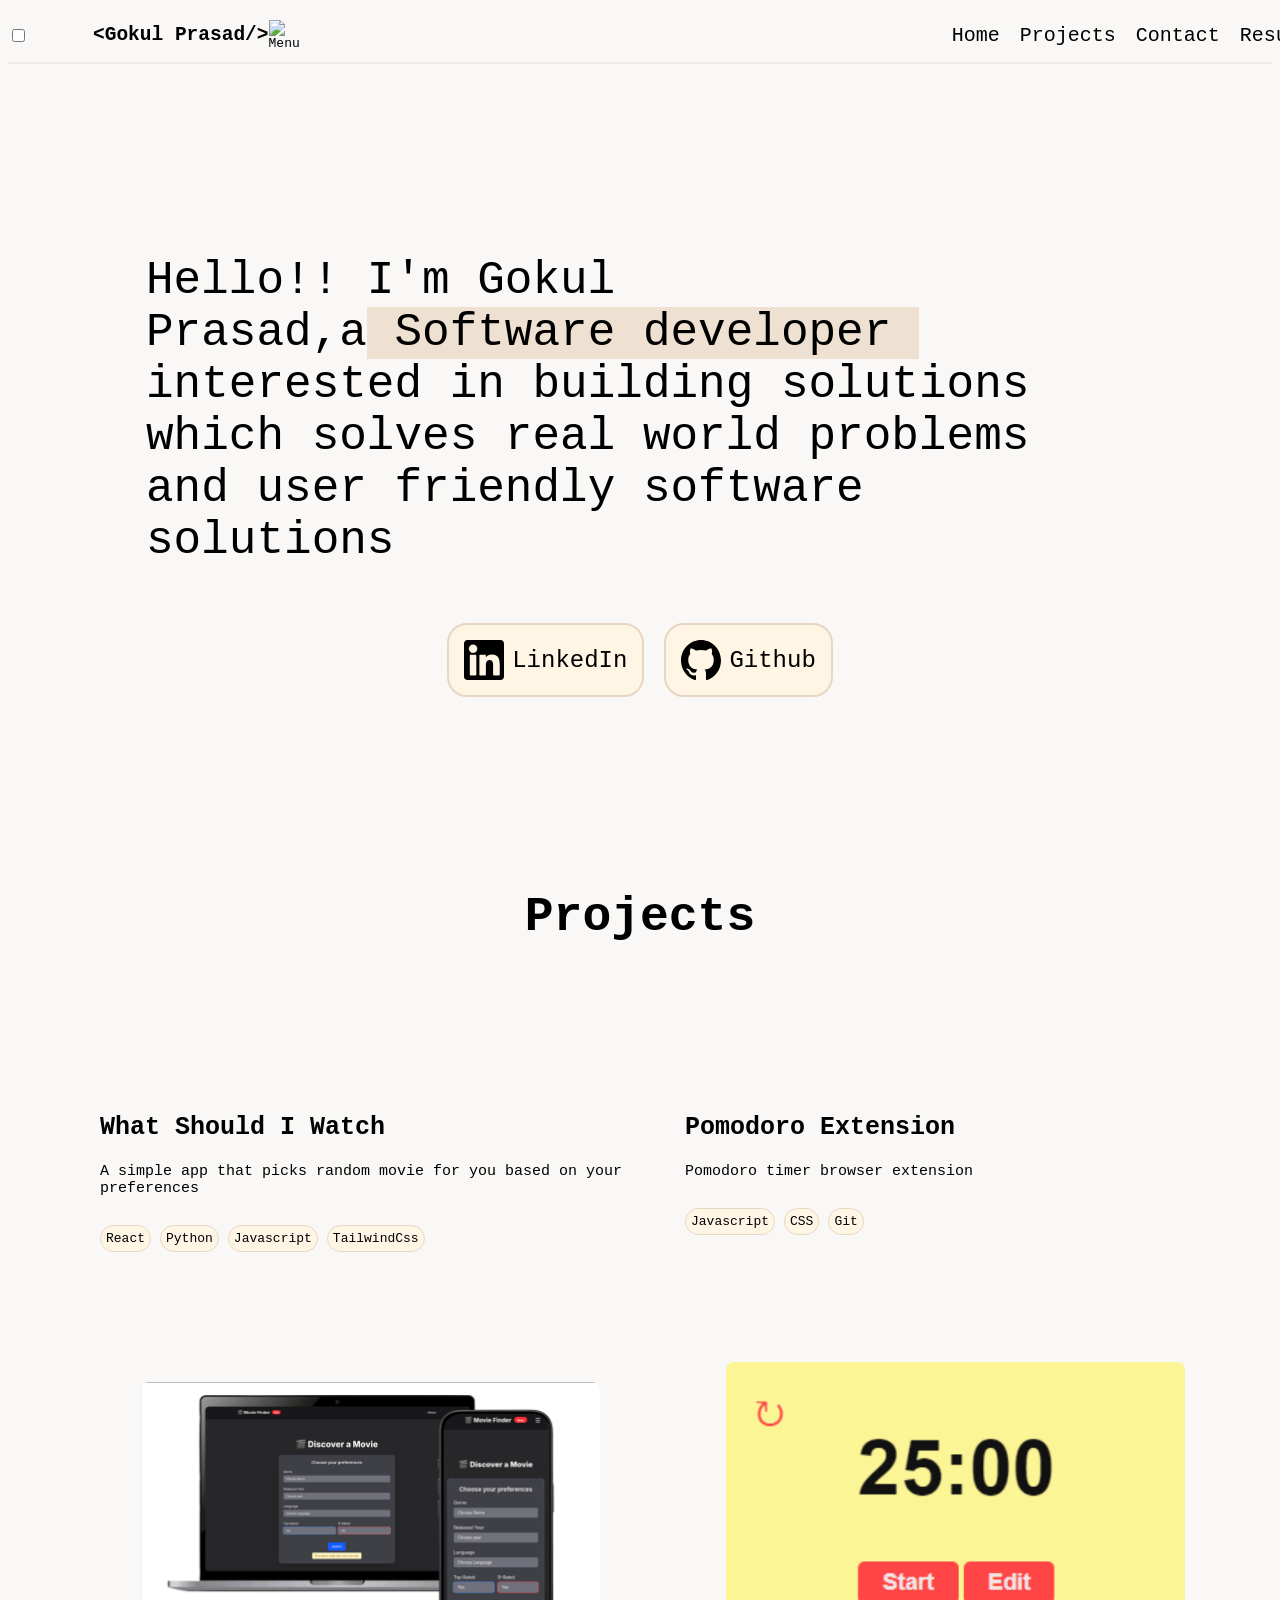
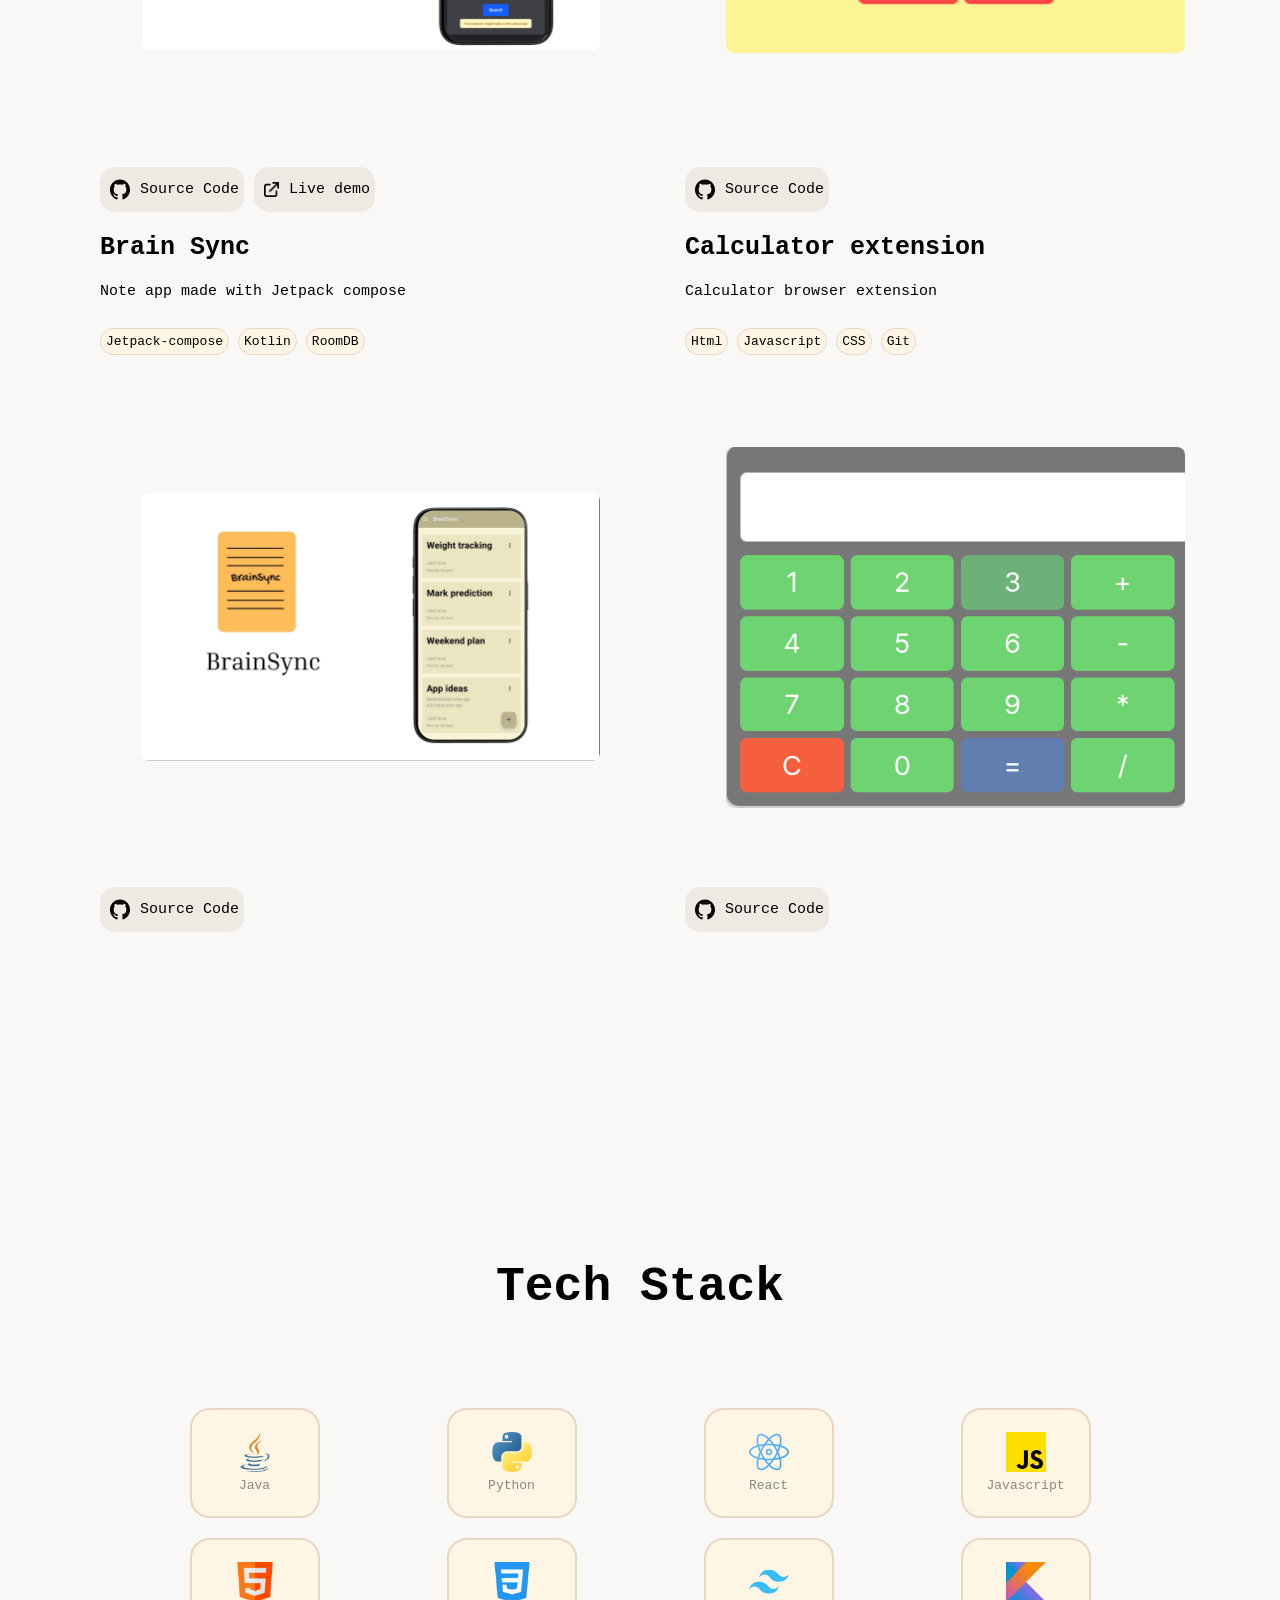
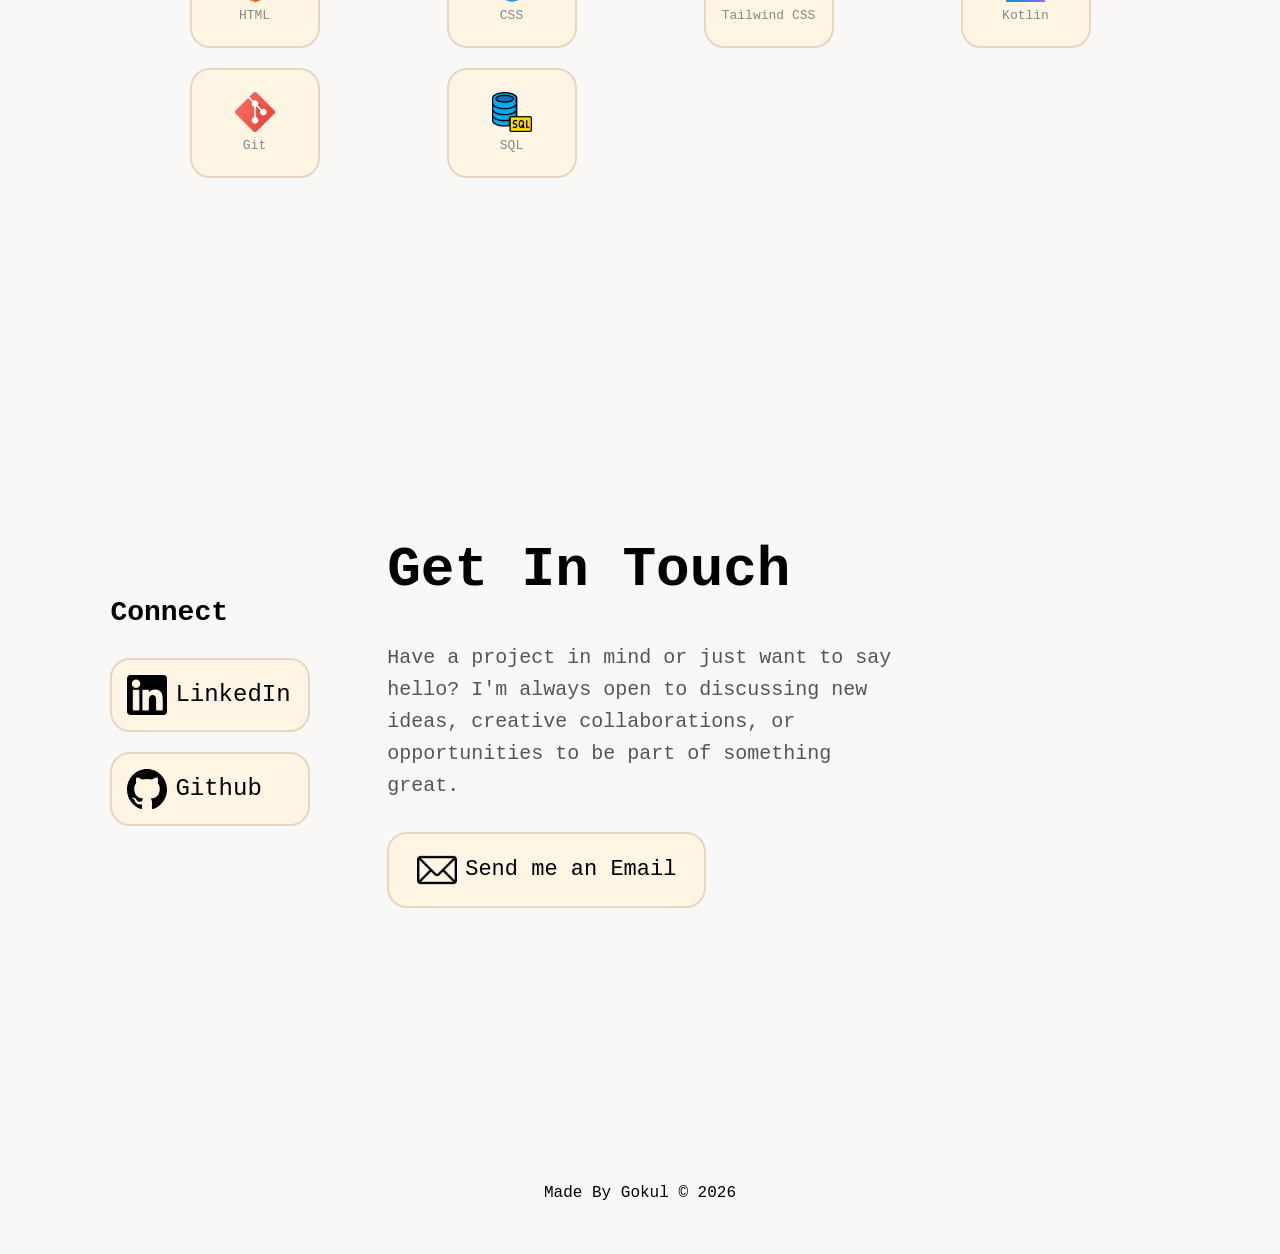
==== index.html @ 366b6235 "renamed" ====
<!DOCTYPE html>
<html lang="en">
<head>
    <meta charset="UTF-8">
    <meta name="viewport" content="width=device-width, initial-scale=1.0">
    <title>Gokul Prasad</title>
    <link rel="icon" type="image/x-icon" href="imgs/favicon.ico">
    <link rel="stylesheet" href="HomeStyle.css">
    <script src="script.js"></script>
</head>
<body>
    <!-- Nav Bar -->
    <header>
        <nav class="navbar">
            <input type="checkbox" id="burger-toggle" class="burger-toggle">
            <div class="nav-left">
                <div class="website-logo-container">
                    <h1 class="website-logo">&lt;Gokul&nbsp;Prasad/&gt;</h1>
                </div>
            </div>
            <label for="burger-toggle" class="burger-btn" aria-label="Menu">
                <img src="assets/icons/burger-icon.svg" width="28" height="28" alt="Menu">
            </label>
            <ul class="link-list">
                <li class="links"><a class="home-link" href="#homeSection">Home</a></li>
                <li class="links"><a class="project-link" href="#projectsSection">Projects</a></li>
                <li class="links"><a class="contact-link" href="#contactSection">Contact</a></li>
                <li class="links"><a class="hireme-link" href="assets/Resume.pdf" target="_blank">Resume</a></li>
            </ul>
        </nav>
    </header>
    <section class="full-section" id="homeSection">
        <div class="aboutme-container">
            <p class="aboutme">Hello!! I'm Gokul Prasad,a<a class="work">&nbsp;Software&nbsp;developer&nbsp;</a> interested in building solutions which solves real world problems and user friendly software solutions </p>
            
            <div class="aboutme-socials">
                <a class="social-container" href="https://www.linkedin.com/in/gokul-prasad-n/" target="_blank">
                    <img src="assets/icons/linkedin-icon.svg" height="40px" width="40px" class="social-icon">
                    LinkedIn
                </a>

                <a class="social-container" href="https://github.com/Gokulprasad33" target="_blank" >
                    <img src="assets/icons/github-icon.svg" height="40" width="40" class="social-icon">                
                    Github
                </a>
            </div>
        </div>
    </section>

   
    <section class="full-section" id="projectsSection">
        <h1 class="heading">Projects</h1>

        <div class="project-card-vertical">
            <div class="project-card-horizontal">
                <div class="Projectcard">
                    <div>
                        <h2 class="projectcard-name">What Should I Watch</h2>
                        <p class="projectcard-description">A simple app that picks random movie for you based on your preferences</p>
                        <div class="projectcard-tags-container">
                            <p class="projectcard-tags">React</p>
                            <p class="projectcard-tags">Python</p>
                            <p class="projectcard-tags">Javascript</p>
                            <p class="projectcard-tags">TailwindCss</p>
                        </div>
                    </div>
                    <div class="project-preview">
                        <img src="assets/websitePreview/moviefinderPreview.png">
                    </div>
                    <div class="project-link-container"> 
                        <a href="https://github.com/Gokulprasad33/What-Should-I-Watch" target="_blank" class="previewLink">
                            <img src="assets/icons/github-icon.svg" width="35px" height="35px"> 
                            Source Code 
                        </a>
                        <a href="https://whatshouldiwatchnow.netlify.app/" target="_blank" class="previewLink">
                            <img src="assets/icons/link-icon.png" width="30px" height=auto>
                            Live demo
                        </a>
                    </div>
                </div>

                <!-- https://github.com/Gokulprasad33/BrainSync -->
                <div class="Projectcard">
                    <div>
                        <h2 class="projectcard-name">Brain Sync</h2>
                        <p class="projectcard-description">Note app made with Jetpack compose</p>
                        <div class="projectcard-tags-container">
                            <p class="projectcard-tags">Jetpack-compose</p>
                            <p class="projectcard-tags">Kotlin</p>
                            <p class="projectcard-tags">RoomDB</p>
                        </div>
                    </div>
                    <div class="project-preview">
                        <img src="assets/websitePreview/BrainSyncPreview.png">
                    </div>
                    <div class="project-link-container"> 
                        <a href="https://github.com/Gokulprasad33/BrainSync" target="_blank" class="previewLink">
                            <img src="assets/icons/github-icon.svg" width="35px" height="35px"> 
                            Source Code
                        </a>
                    </div>
                </div>
            </div>
            <div class="project-card-horizontal">
                <!-- https://github.com/Gokulprasad33/pomodoro-extension -->
                <div class="Projectcard">
                    <div>
                        <h2 class="projectcard-name">Pomodoro Extension</h2>
                        <p class="projectcard-description">Pomodoro timer browser extension</p>
                        <div class="projectcard-tags-container">
                            <p class="projectcard-tags">Javascript</p>
                            <p class="projectcard-tags">CSS</p>
                            <p class="projectcard-tags">Git</p>
                        </div>
                    </div>
                    <div class="project-preview">
                        <img src="assets/websitePreview/pomodorotimer.png">
                    </div>
                    <div class="project-link-container"> 
                        <a href="https://github.com/Gokulprasad33/pomodoro-extension" target="_blank" class="previewLink">
                            <img src="assets/icons/github-icon.svg" width="35px" height="35px"> 
                            Source Code
                        </a>
                    </div>
                </div>
            
                <!-- https://github.com/Gokulprasad33/Calculator-extension -->
                <div class="Projectcard">
                    <div>
                        <h2 class="projectcard-name">Calculator extension</h2>
                        <p class="projectcard-description">Calculator browser extension</p>
                        <div class="projectcard-tags-container">
                            <p class="projectcard-tags">Html</p>
                            <p class="projectcard-tags">Javascript</p>
                            <p class="projectcard-tags">CSS</p>
                            <p class="projectcard-tags">Git</p>
                        </div>
                    </div>
                    <div class="project-preview">
                        <img src="assets/websitePreview/calculator.png">
                    </div>
                    <div class="project-link-container"> 
                        <a href="https://github.com/Gokulprasad33/Calculator-extension" target="_blank" class="previewLink">
                            <img src="assets/icons/github-icon.svg" width="35px" height="35px"> 
                            Source Code
                        </a>
                    </div>
                </div>
            </div>
        </div>
    </section>

    
    <section class="full-section" id="techStackSection">
        <h1 class="heading">Tech Stack</h1>
        <div class="techstack-list">
            <div class="techstack-item" title="Java">
                <img src="assets/icons/languages/java-icon.png" height="40" width="40" class="techstack-icon">
                <span class="techstack-label">Java</span>
            </div>
            <div class="techstack-item" title="Python">
                <img src="assets/icons/languages/python-icon.png" height="40" width="40" class="techstack-icon">
                <span class="techstack-label">Python</span>
            </div>
            <div class="techstack-item" title="React">
                <img src="assets/icons/languages/react-native-icon.png" height="40" width="40" class="techstack-icon">
                <span class="techstack-label">React</span>
            </div>
            <div class="techstack-item" title="Javascript">
                <img src="assets/icons/languages/javaScript-icon.png" height="40" width="40" class="techstack-icon">
                <span class="techstack-label">Javascript</span>
            </div>
            <div class="techstack-item" title="HTML">
                <img src="assets/icons/languages/html-icon.png" height="40" width="40" class="techstack-icon">
                <span class="techstack-label">HTML</span>
            </div>
            <div class="techstack-item" title="CSS">
                <img src="assets/icons/languages/css-icon.png" height="40" width="40" class="techstack-icon">
                <span class="techstack-label">CSS</span>
            </div>
            <div class="techstack-item" title="Tailwind CSS">
                <img src="assets/icons/languages/tailwind-css-icon.svg" height="40" width="40" class="techstack-icon">
                <span class="techstack-label">Tailwind CSS</span>
            </div>
            <div class="techstack-item" title="Kotlin (Android)">
                <img src="assets/icons/languages/Kotlin_Icon.png" height="40" width="40" class="techstack-icon">
                <span class="techstack-label">Kotlin</span>
            </div>
            <div class="techstack-item" title="Git">
                <img src="assets/icons/languages/git-icon.png" height="40" width="40" class="techstack-icon">
                <span class="techstack-label">Git</span>
            </div>
            <div class="techstack-item" title="SQL">
                <img src="assets/icons/languages/sql-icon.png" height="40" width="40" class="techstack-icon">
                <span class="techstack-label">SQL</span>
            </div>
        </div>
    </section>

    
    <section class="full-section" id="contactSection">
        
        <div class="contact-section">
            <div class="contact-links">
                <h2 class="contact-links-heading">Connect</h2>
                <a class="social-container" href="https://www.linkedin.com/in/gokul-prasad-n/" target="_blank">
                    <img src="assets/icons/linkedin-icon.svg" height="40" width="40" class="social-icon">
                    LinkedIn
                </a>
                <a class="social-container" href="https://github.com/Gokulprasad33" target="_blank">
                    <img src="assets/icons/github-icon.svg" height="40" width="40" class="social-icon">
                    Github
                </a>
            </div>

            <div class="contact-content">
                <h1 class="contact-heading">Get In Touch</h1>
                <p class="contact-description">
                    Have a project in mind or just want to say hello? 
                    I'm always open to discussing new ideas, creative collaborations, 
                    or opportunities to be part of something great.
                </p>
                <a class="social-container contact-container-child" target="_blank" href="mailto:gokulprasad2k5@gmail.com">
                    <img src="assets/icons/email-icon.png" height="40" width="40" class="social-icon">
                    Send me an Email
                </a>
            </div>
        </div>
    </section>

    <!-- Footer -->
    <p class="copyright">Made By&nbsp;<a href="https://github.com/gokulprasad33" target="_blank">Gokul</a>&nbsp;© 2026</p>
</body>
</html>
---- HomeStyle.css ----
/* Colour pallete */
/* Primary #F9F8F6 */
/* Secondary #EFE9E3 */
/* Onclick,shadow #D9CFC7 */
/* Buttons #C9B59C */


*{
    background-color:#F9F8F6 ;
    font-family:monospace;
    padding: 0;
    box-sizing: border-box;
}

html {
  scroll-behavior: smooth;
}

body {
    overflow-x: hidden; 
}

header{
    margin: 0;
    border-bottom:2px solid #EFE9E3;
}

/* NavBar */
.navbar{
    margin: 0;
    padding: 0;
    width: 100%;
    display: flex;
    flex-direction: row;
    align-items: center; 
}
.nav-container{
    justify-content: center;
    align-items: center;
}
.website-logo-container{
    padding-left: 5rem;
}

.website-logo {
    white-space: nowrap; 
}

.link-list{
    margin: 0;
    padding-left: 50%;
    display: flex;
    flex-direction: row;
    list-style-type: none;
    justify-content: center;
    align-items: center;
}

.links{
    padding-left: 20px;
    font-size: 20px;
    font-weight:500;
    text-decoration: none;
}

.links a{
    text-decoration: none;
    color: black;
}

.links a:hover {
    color: #C9B59C; 
}

.work{
    background-color: #eee1d2;
}
.aboutme-container{
    display: flex;
    align-items: center;
    justify-content: center;
    padding: 15vh 10vw; 
    flex-direction: column;
}

.aboutme{
    font-size: 46px;
    padding: 10px;
}

.aboutme-socials{
    display: flex;
    flex-direction: row;
    justify-content: center; 
    flex-wrap: wrap; 
    gap: 20px;
}
.social-container{
    padding: 15px;
    display: flex;
    gap: 8px;
    justify-content: center;
    align-items: center;
    border: 2px solid #e7d6c1;
    border-radius: 20px;
    font-size: 24px;    
    background-color: #FFF5E4;
    text-decoration: none;
    color: black;
    transition: transform 0.0s ease, box-shadow 0.2s ease; 
}

.social-container:hover {
    transform: translateY(-2px); 
    box-shadow: 0 4px 12px rgba(0,0,0,0.1); 
}

.social-icon{
    background-color: #FFF5E4;
}

.techstack-list{
    display: grid;
    grid-template-columns: repeat(4, 1fr);
    gap: 20px;
    padding: 4vh 10vw 8vh;
    justify-items: center;
}

.techstack-item {
    position: relative;
    display: flex;
    flex-direction: column;
    align-items: center;
    justify-content: center;
    width: 130px;
    height: 110px;
    border: 2px solid #e7d6c1;
    border-radius: 20px;
    background-color: #FFF5E4;
    transition: transform 0.2s ease, box-shadow 0.2s ease;
    cursor: default;
}

.techstack-item:hover {
    transform: translateY(-3px); 
    box-shadow: 0 4px 14px rgba(0, 0, 0, 0.5); 
}

.techstack-icon {
    position: relative;
    z-index: 2;
    background-color: #FFF5E4;
}

.techstack-label {
    position: relative;
    z-index: 1; 
    margin-top: 6px;
    font-size: 13px;
    font-family: monospace;
    color: #888;
    background-color: #FFF5E4;
    text-align: center;
}


.social-name{    
    padding-left: 10px;
    background-color: #FFF5E4;
}

.heading{
    font-size: 48px;
    display: flex;
    justify-content: center;
    align-items: center;
    padding: 2vh 0; 
}

.project-card-vertical{
    display: flex;
    flex-direction: row;
    padding: 10vh 10vw 30vh; 
    justify-content: center; 
}

.project-card-horizontal{
    display: flex;
    flex-direction: column;
    padding-left: 5vh;
}
.Projectcard{
    display: flex;
    flex-direction: column;
    border-radius: 12px;
    overflow: hidden;
    height: 80vh;
    width: 60vh;
    max-width: 100%; 
}

.Projectcard h2{
    font-size: 25px;
}
.projectcard-description{
    font-size: 15px;
}

.project-preview{
    width: 100%;
    height: 100%;
    background:#F9F8F6;
    display: flex;
    align-items: center;
    justify-content: center;
}

.project-preview img{
    max-width: 85%;
    max-height: 85%;
    object-fit: contain;
    border-radius: 8px;
}
.projectcard-tags-container{
    display: flex;
    flex-direction: row;
    flex-wrap: wrap; 
    gap: 1vh;
}
.projectcard-tags{
    padding: 5px;
    border: 1px solid #e7d6c1;
    border-radius: 20px;
    background-color: #FFF5E4;
}
.project-link-container{
    display: flex;
    flex-direction: row;
    gap:10px;
}

.previewLink{
    padding: 5px;
    border: #e7d6c1;
    background: #EFE9E3;
    display: flex;
    flex-direction: row;
    align-items: center;
    text-decoration: none;
    border-radius: 15px;
    font-size: 15px;
}
.previewLink img{
    padding-left: 5px;
    align-items: center;
    background: #EFE9E3;
    padding-right: 10px;
}
.previewLink a{
    align-items: center;
}

.contact-section {
    display: flex;
    flex-direction: row;
    min-height: 100vh;
    padding: 8vh 8vw;
    gap: 6vw;
    align-items: center;
}

.contact-links {
    display: flex;
    flex-direction: column;
    gap: 20px;
    flex-shrink: 0;
    min-width: 200px;
}

.contact-links-heading { 
    font-size: 28px;
    font-family: monospace;
    margin-bottom: 10px;
}

.contact-links .social-container { 
    justify-content: flex-start;
    width: 100%;
}

.contact-content {
    position: relative;
    display: flex;
    flex-direction: column;
    justify-content: center;
    flex: 1;
    overflow: hidden;
}

.contact-heading { 
    position: relative;
    z-index: 1;
    font-size: 56px;
    font-family: monospace;
    margin-bottom: 20px;
}

.contact-description { 
    position: relative;
    z-index: 1;
    font-size: 20px;
    line-height: 1.6;
    max-width: 520px;
    color: #555;
    margin-bottom: 30px;
}

.contact-container-child { 
    position: relative;
    z-index: 1;
    align-self: flex-start;
    font-size: 22px;
    padding: 16px 28px;
}

.copyright{
    display: flex;
    align-items: center;
    justify-content: center;
    font-size: 16px;
    padding: 2vh 0;
}

.copyright a{
    text-decoration: none;
    background: none;
    color: black;
}

a:hover, a:visited{
    text-decoration: none;
}

a{
    text-decoration: none;
    color: black;
}


/* Tablet */
@media (max-width: 768px) {

    .navbar {
        flex-direction: column;
        align-items: center;
        padding: 10px 0;
    }

    .website-logo-container {
        padding-left: 0;
        text-align: center;
    }

    .link-list {
        padding-left: 0;
        margin-top: 10px;
        gap: 10px;
    }

    .links {
        padding-left: 0;
        font-size: 18px;
    }

    .aboutme-container {
        padding: 10vh 5vw;
    }

    .aboutme {
        font-size: 32px;
    }

    .project-card-vertical {
        flex-direction: column;
        padding: 5vh 5vw 15vh;
        align-items: center;
    }

    .project-card-horizontal {
        padding-left: 0;
        align-items: center;
    }

    .Projectcard {
        width: 80vw;
        height: auto;
        margin-bottom: 4vh;
    }

    .project-preview img {
        max-width: 100%;
    }

    /* Headings */
    .heading {
        font-size: 36px;
    }

    .techstack-list {
        grid-template-columns: repeat(3, 1fr);
        padding: 4vh 5vw 8vh;
    }

    .contact-section {
        flex-direction: column;
        min-height: auto;
        padding: 6vh 5vw;
        gap: 4vh;
    }
    .contact-links {
        flex-direction: row;
        flex-wrap: wrap;
        justify-content: center;
        min-width: 0;
    }

    .contact-links .social-container {
        width: auto;
    }

    .contact-content {
        align-items: center;
        text-align: center;
    }

    .contact-heading {
        font-size: 40px;
    }

    .contact-bg-text {
        font-size: 80px;
    }

    .contact-description {
        font-size: 18px;
    }

    .contact-container-child {
        align-self: center;
    }
}


/* Phone */
@media (max-width: 480px) {

    .website-logo {
        font-size: 18px;
    }

    .links {
        font-size: 15px;
    }

    .aboutme-container {
        padding: 6vh 4vw;
    }

    .aboutme {
        font-size: 22px;
    }

    .social-container {
        font-size: 18px;
        padding: 10px;
    }

    .project-card-vertical {
        padding: 4vh 4vw 10vh;
    }

    .Projectcard {
        width: 92vw;
    }

    .heading {
        font-size: 28px;
    }

    .techstack-list {
        grid-template-columns: repeat(2, 1fr);
        padding: 3vh 4vw 6vh;
    }

    .techstack-item {
        width: 110px;
        height: 95px;
    }

    .techstack-label {
        font-size: 11px;
    }

    .contact-section {
        padding: 4vh 4vw;
        gap: 3vh;
    }

    .contact-links {
        flex-direction: column;
        align-items: center;
    }

    .contact-heading {
        font-size: 28px;
    }

    .contact-bg-text {
        font-size: 50px;
    }

    .contact-description {
        font-size: 16px;
    }

    .contact-container-child {
        font-size: 18px;
        padding: 12px 20px;
    }

    .copyright {
        font-size: 14px;
    }
}
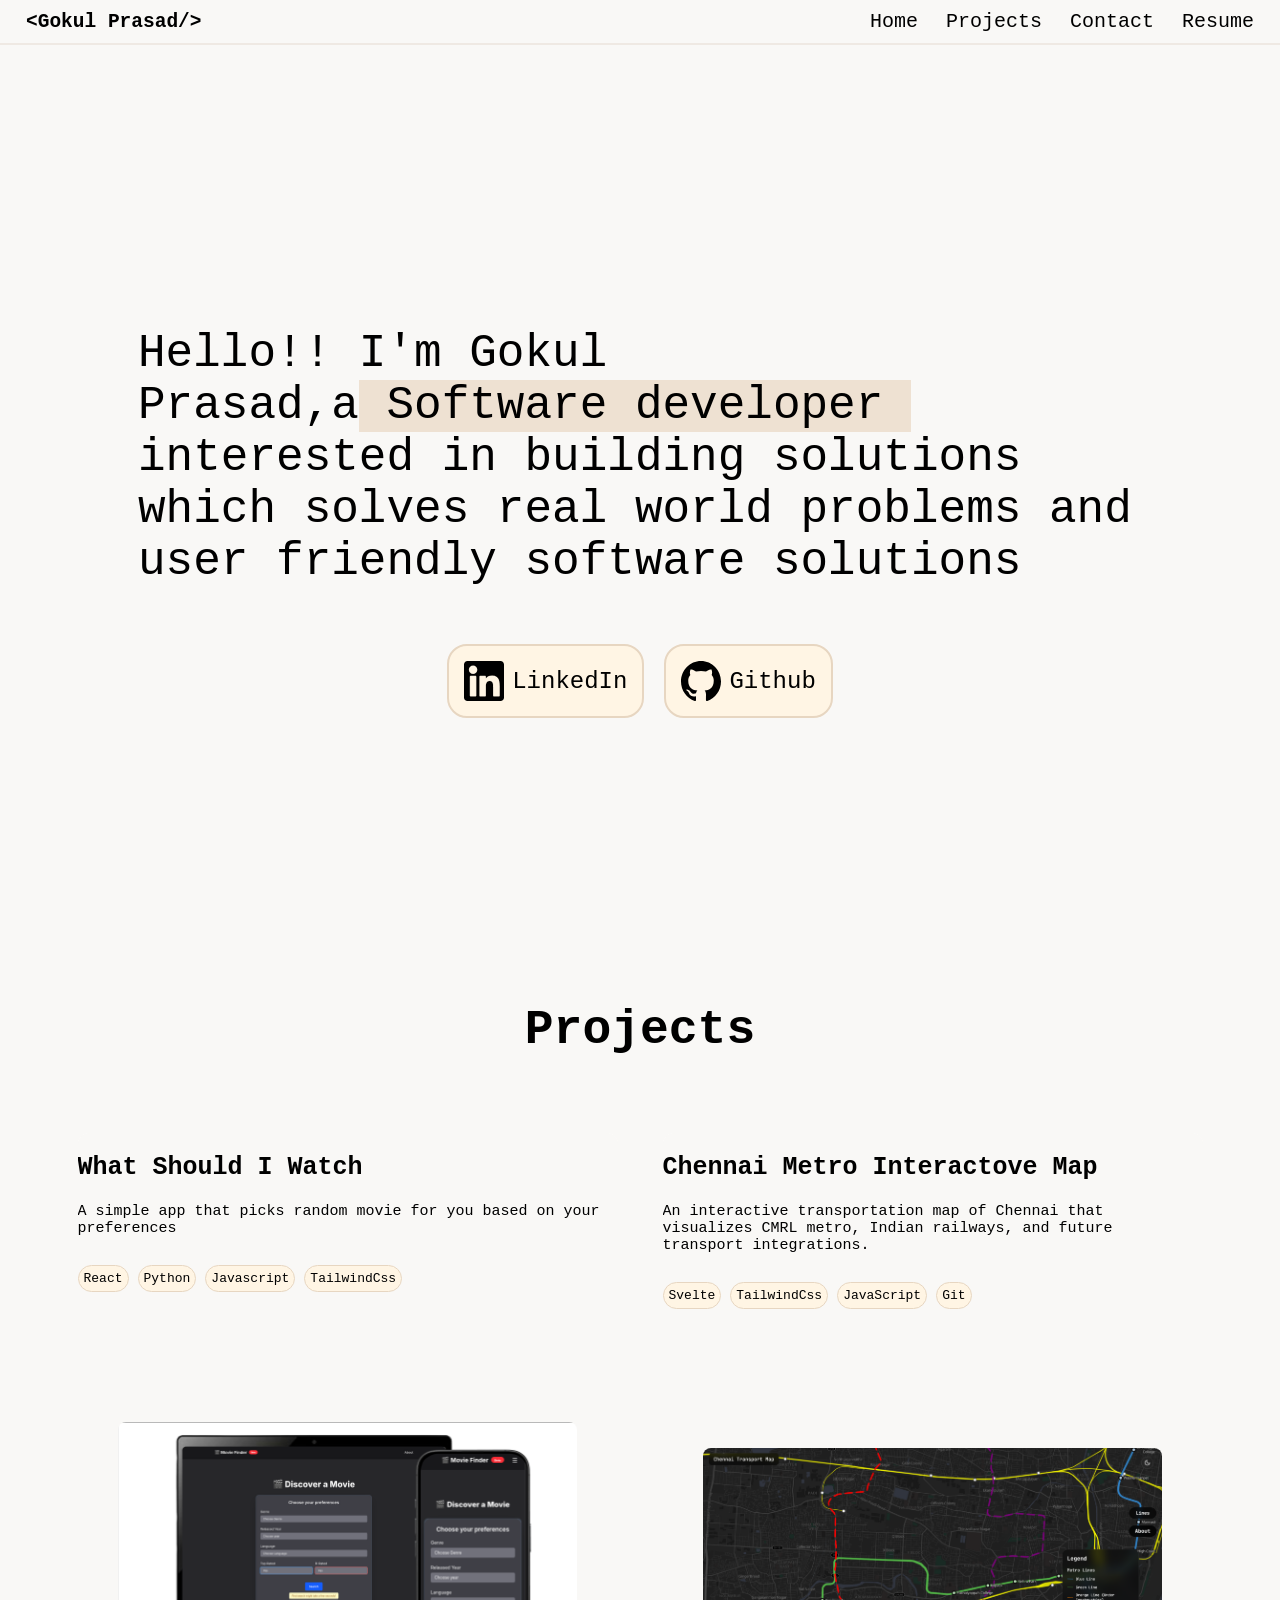
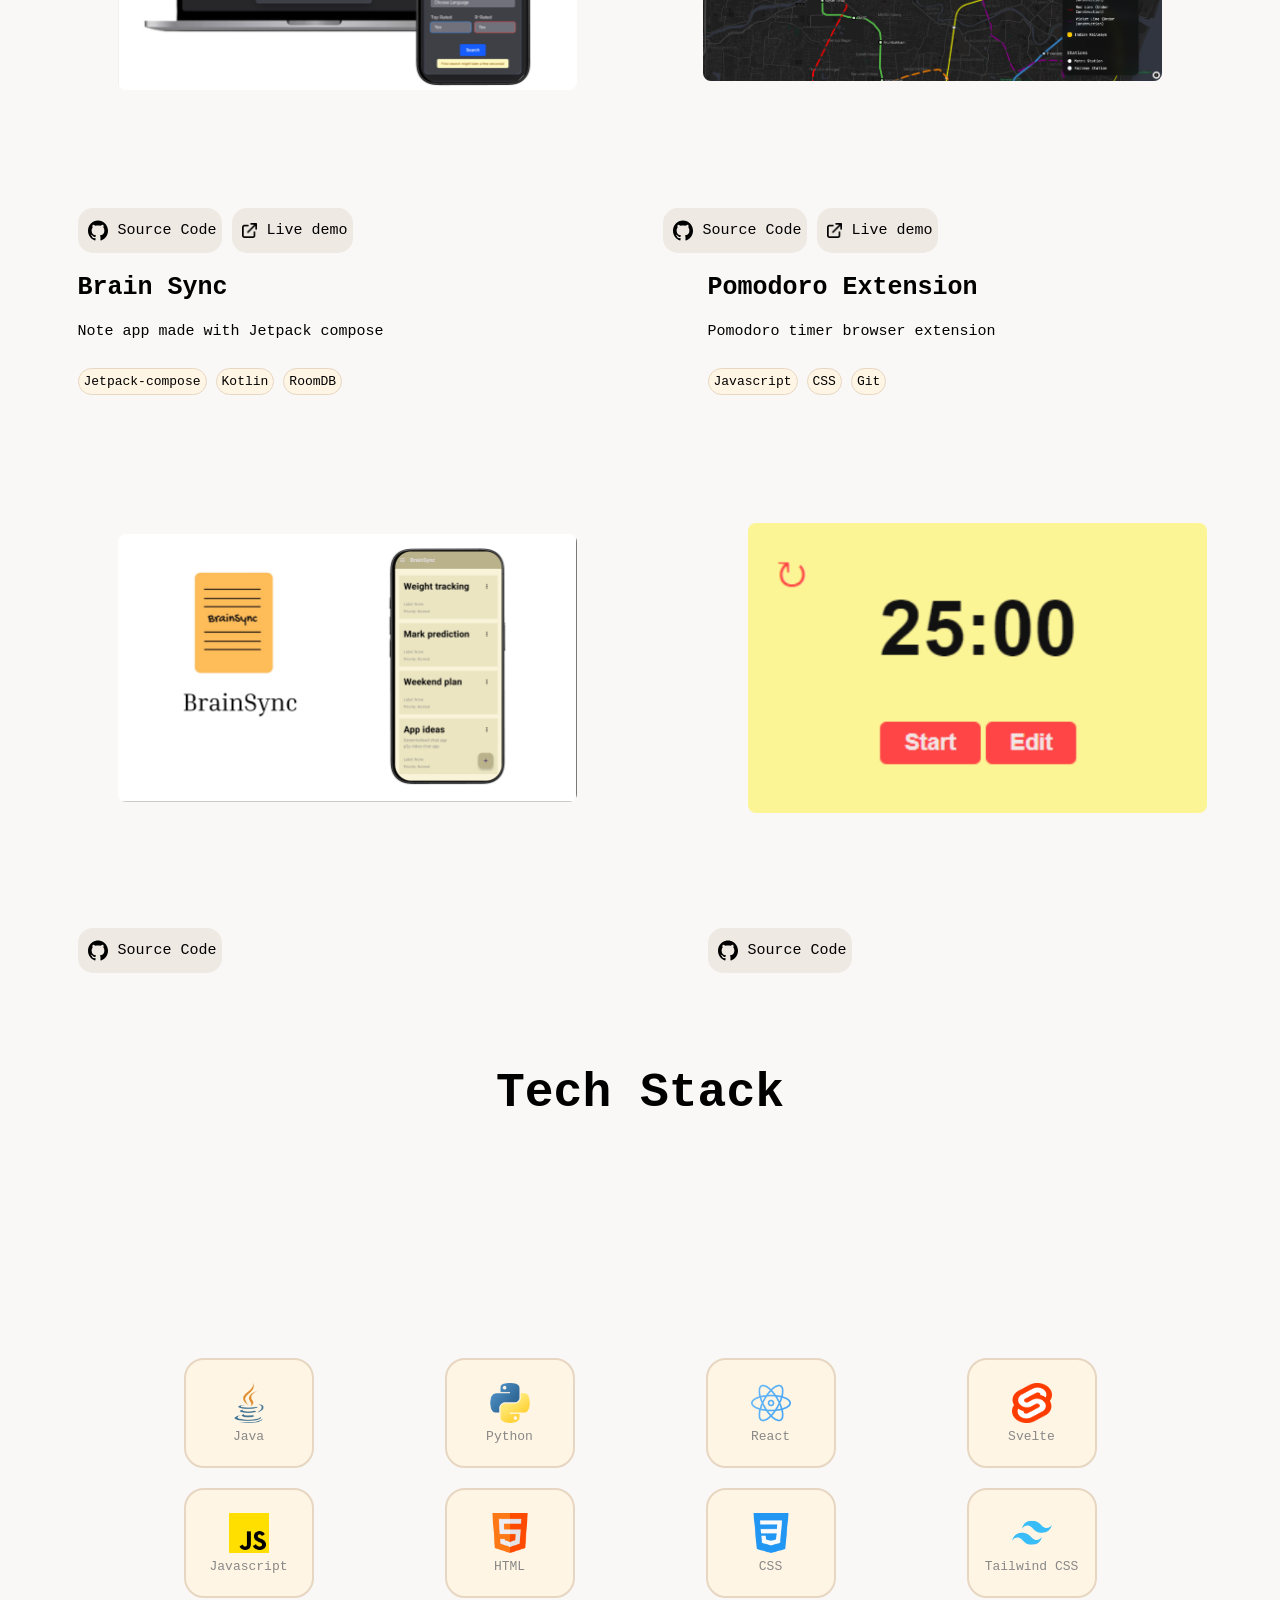
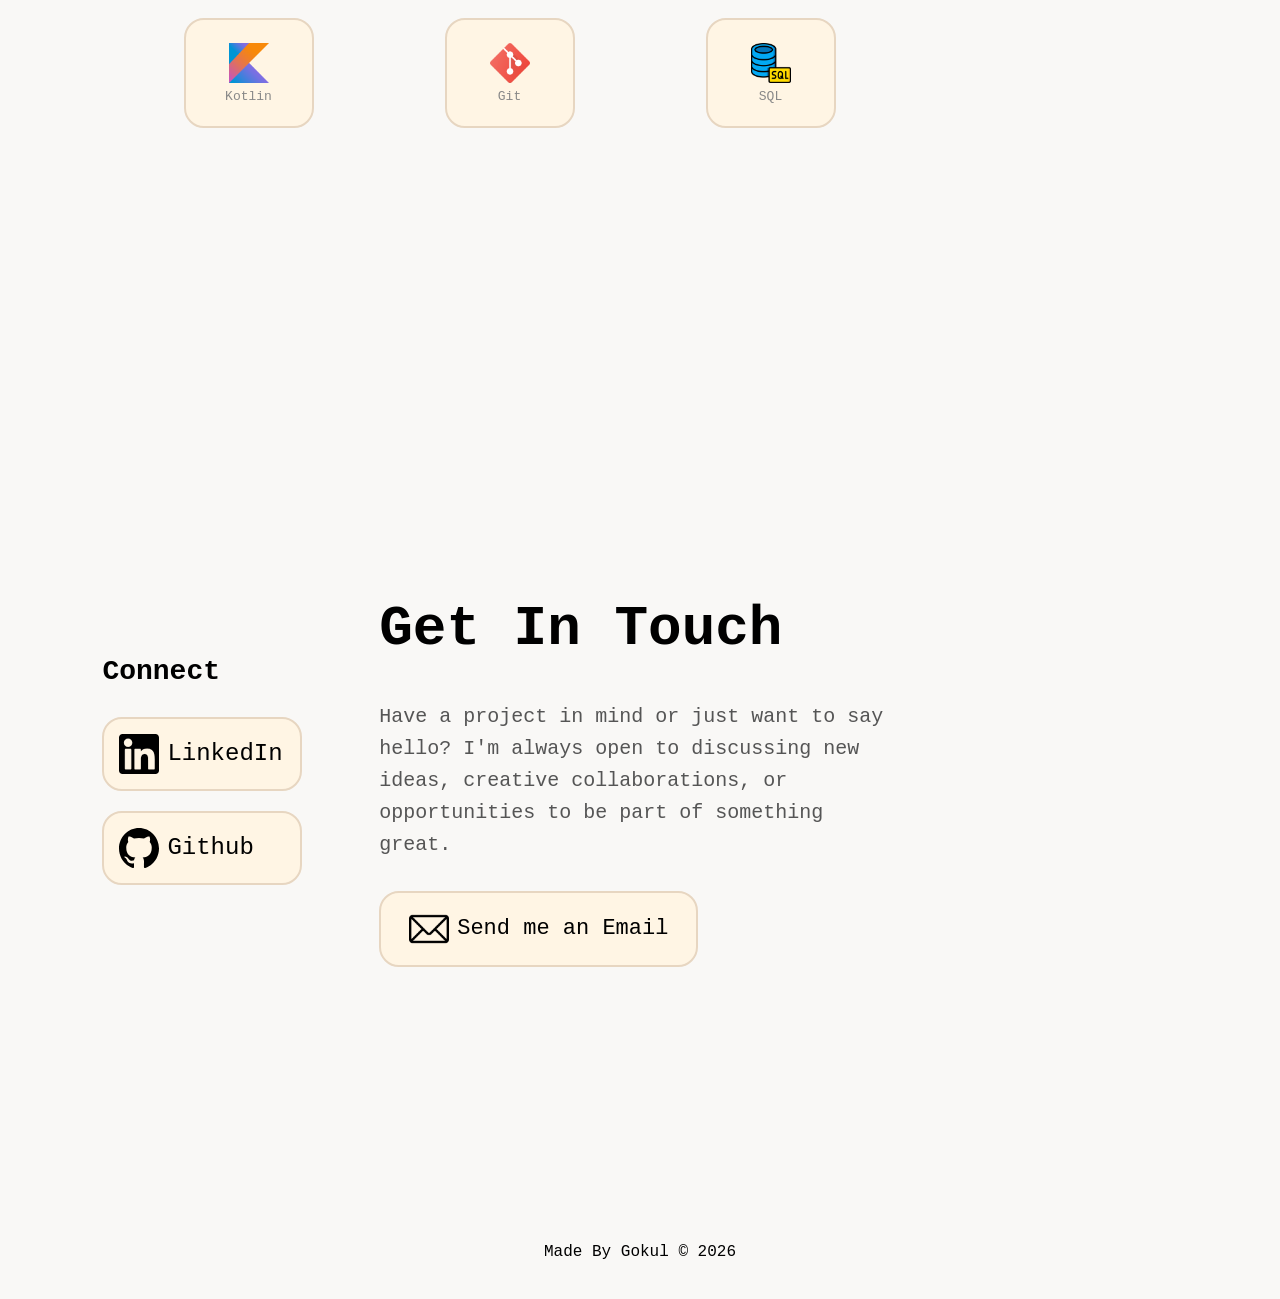
==== commit c293cc4f: "added new project" ====
--- a/index.html
+++ b/index.html
@@ -105,6 +105,35 @@
                 <!-- https://github.com/Gokulprasad33/pomodoro-extension -->
                 <div class="Projectcard">
                     <div>
+                        <h2 class="projectcard-name">Chennai Metro Interactove Map </h2>
+                        <p class="projectcard-description">An interactive transportation map of Chennai that visualizes CMRL metro, Indian railways, and future transport integrations.
+
+</p>
+                        <div class="projectcard-tags-container">
+                            <p class="projectcard-tags">Svelte</p>
+                            <p class="projectcard-tags">TailwindCss</p>
+                            <p class="projectcard-tags">JavaScript</p>
+                            <p class="projectcard-tags">Git</p>
+                        </div>
+                    </div>
+                    <div class="project-preview">
+                        <img src="assets/websitePreview/ChennaiMetroInteractiveMap.png">
+                    </div>
+                    <div class="project-link-container"> 
+                        <a href="https://github.com/Gokulprasad33/ChennaiMetro-InteractiveMap" target="_blank" class="previewLink">
+                            <img src="assets/icons/github-icon.svg" width="35px" height="35px"> 
+                            Source Code
+                        </a>
+                        <a href="https://gokulprasad33.github.io/ChennaiMetro-InteractiveMap/" target="_blank" class="previewLink">
+                            <img src="assets/icons/link-icon.png" width="30px" height=auto>
+                            Live demo
+                        </a>
+                    </div>
+                </div>
+            <div class="project-card-horizontal">
+                <!-- https://github.com/Gokulprasad33/pomodoro-extension -->
+                <div class="Projectcard">
+                    <div>
                         <h2 class="projectcard-name">Pomodoro Extension</h2>
                         <p class="projectcard-description">Pomodoro timer browser extension</p>
                         <div class="projectcard-tags-container">
@@ -125,7 +154,7 @@
                 </div>
             
                 <!-- https://github.com/Gokulprasad33/Calculator-extension -->
-                <div class="Projectcard">
+                <!-- <div class="Projectcard">
                     <div>
                         <h2 class="projectcard-name">Calculator extension</h2>
                         <p class="projectcard-description">Calculator browser extension</p>
@@ -145,7 +174,7 @@
                             Source Code
                         </a>
                     </div>
-                </div>
+                </div> -->
             </div>
         </div>
     </section>
@@ -165,6 +194,10 @@
             <div class="techstack-item" title="React">
                 <img src="assets/icons/languages/react-native-icon.png" height="40" width="40" class="techstack-icon">
                 <span class="techstack-label">React</span>
+            </div>
+            <div class="techstack-item" title="Svelte">
+                <img src="assets/icons/languages/Svelte_Logo.svg.png" height="40" width="40" class="techstack-icon">
+                <span class="techstack-label">Svelte</span>
             </div>
             <div class="techstack-item" title="Javascript">
                 <img src="assets/icons/languages/javaScript-icon.png" height="40" width="40" class="techstack-icon">
--- a/HomeStyle.css
+++ b/HomeStyle.css
@@ -20,6 +20,15 @@
 
 body {
     overflow-x: hidden; 
+    margin: 0; 
+}
+
+.full-section {
+    min-height: 100vh;
+    display: flex;
+    flex-direction: column;
+    justify-content: center;
+    box-sizing: border-box;
 }
 
 header{
@@ -30,32 +39,38 @@
 /* NavBar */
 .navbar{
     margin: 0;
+    padding: 10px 2rem;
+    width: 100%;
+    display: flex;
+    flex-direction: row;
+    align-items: center; 
+    justify-content: space-between;
+}
+
+.nav-left {
+    display: flex;
+    align-items: center;
+    gap: 10px;
+}
+
+.website-logo-container{
     padding: 0;
-    width: 100%;
-    display: flex;
-    flex-direction: row;
-    align-items: center; 
-}
-.nav-container{
-    justify-content: center;
-    align-items: center;
-}
-.website-logo-container{
-    padding-left: 5rem;
 }
 
 .website-logo {
-    white-space: nowrap; 
+    white-space: nowrap;
+    margin: 0;
 }
 
 .link-list{
     margin: 0;
-    padding-left: 50%;
+    padding: 0;
     display: flex;
     flex-direction: row;
     list-style-type: none;
     justify-content: center;
     align-items: center;
+    gap: 8px;
 }
 
 .links{
@@ -74,6 +89,22 @@
     color: #C9B59C; 
 }
 
+.burger-toggle {
+    display: none;
+}
+
+.burger-btn {
+    display: none;
+    cursor: pointer;
+    background: none;
+    border: none;
+    padding: 8px;
+}
+
+.burger-btn img {
+    background: none;
+}
+
 .work{
     background-color: #eee1d2;
 }
@@ -81,7 +112,7 @@
     display: flex;
     align-items: center;
     justify-content: center;
-    padding: 15vh 10vw; 
+    padding: 4vh 10vw; 
     flex-direction: column;
 }
 
@@ -125,8 +156,10 @@
     display: grid;
     grid-template-columns: repeat(4, 1fr);
     gap: 20px;
-    padding: 4vh 10vw 8vh;
+    padding: 4vh 10vw;
     justify-items: center;
+    flex: 1; 
+    align-content: center;
 }
 
 .techstack-item {
@@ -183,8 +216,10 @@
 .project-card-vertical{
     display: flex;
     flex-direction: row;
-    padding: 10vh 10vw 30vh; 
-    justify-content: center; 
+    padding: 2vh 10vw 4vh; 
+    justify-content: center;
+    flex: 1;
+    align-items: flex-start;
 }
 
 .project-card-horizontal{
@@ -266,10 +301,11 @@
 .contact-section {
     display: flex;
     flex-direction: row;
-    min-height: 100vh;
-    padding: 8vh 8vw;
+    padding: 4vh 8vw;
     gap: 6vw;
     align-items: center;
+    flex: 1; 
+    width: 100%; 
 }
 
 .contact-links {
@@ -353,30 +389,26 @@
 /* Tablet */
 @media (max-width: 768px) {
 
+    .full-section {
+        min-height: auto;
+        padding: 4vh 0;
+    }
+
     .navbar {
-        flex-direction: column;
-        align-items: center;
-        padding: 10px 0;
-    }
-
-    .website-logo-container {
-        padding-left: 0;
-        text-align: center;
+        padding: 10px 1rem;
     }
 
     .link-list {
-        padding-left: 0;
-        margin-top: 10px;
-        gap: 10px;
+        gap: 4px;
     }
 
     .links {
         padding-left: 0;
-        font-size: 18px;
+        font-size: 16px;
     }
 
     .aboutme-container {
-        padding: 10vh 5vw;
+        padding: 4vh 5vw; 
     }
 
     .aboutme {
@@ -385,7 +417,7 @@
 
     .project-card-vertical {
         flex-direction: column;
-        padding: 5vh 5vw 15vh;
+        padding: 2vh 5vw 4vh; 
         align-items: center;
     }
 
@@ -457,16 +489,52 @@
 /* Phone */
 @media (max-width: 480px) {
 
+    .navbar {
+        flex-direction: row;
+        flex-wrap: wrap;
+        padding: 10px 16px;
+    }
+
+    .nav-left {
+        flex: 1;
+    }
+
+    .burger-btn {
+        display: flex;
+        align-items: center;
+    }
+
     .website-logo {
         font-size: 18px;
     }
 
+    .link-list {
+        display: none;
+        flex-direction: column;
+        width: 100%;
+        padding: 10px 0 0;
+        margin: 0;
+        gap: 0;
+    }
+
+    .burger-toggle:checked ~ .link-list {
+        display: flex;
+    }
+
     .links {
-        font-size: 15px;
+        padding: 12px 0;
+        text-align: center;
+        font-size: 18px;
+        border-top: 1px solid #EFE9E3;
+    }
+
+    .full-section {
+        min-height: auto;
+        padding: 3vh 0;
     }
 
     .aboutme-container {
-        padding: 6vh 4vw;
+        padding: 3vh 4vw; 
     }
 
     .aboutme {
@@ -479,7 +547,7 @@
     }
 
     .project-card-vertical {
-        padding: 4vh 4vw 10vh;
+        padding: 2vh 4vw 4vh; 
     }
 
     .Projectcard {
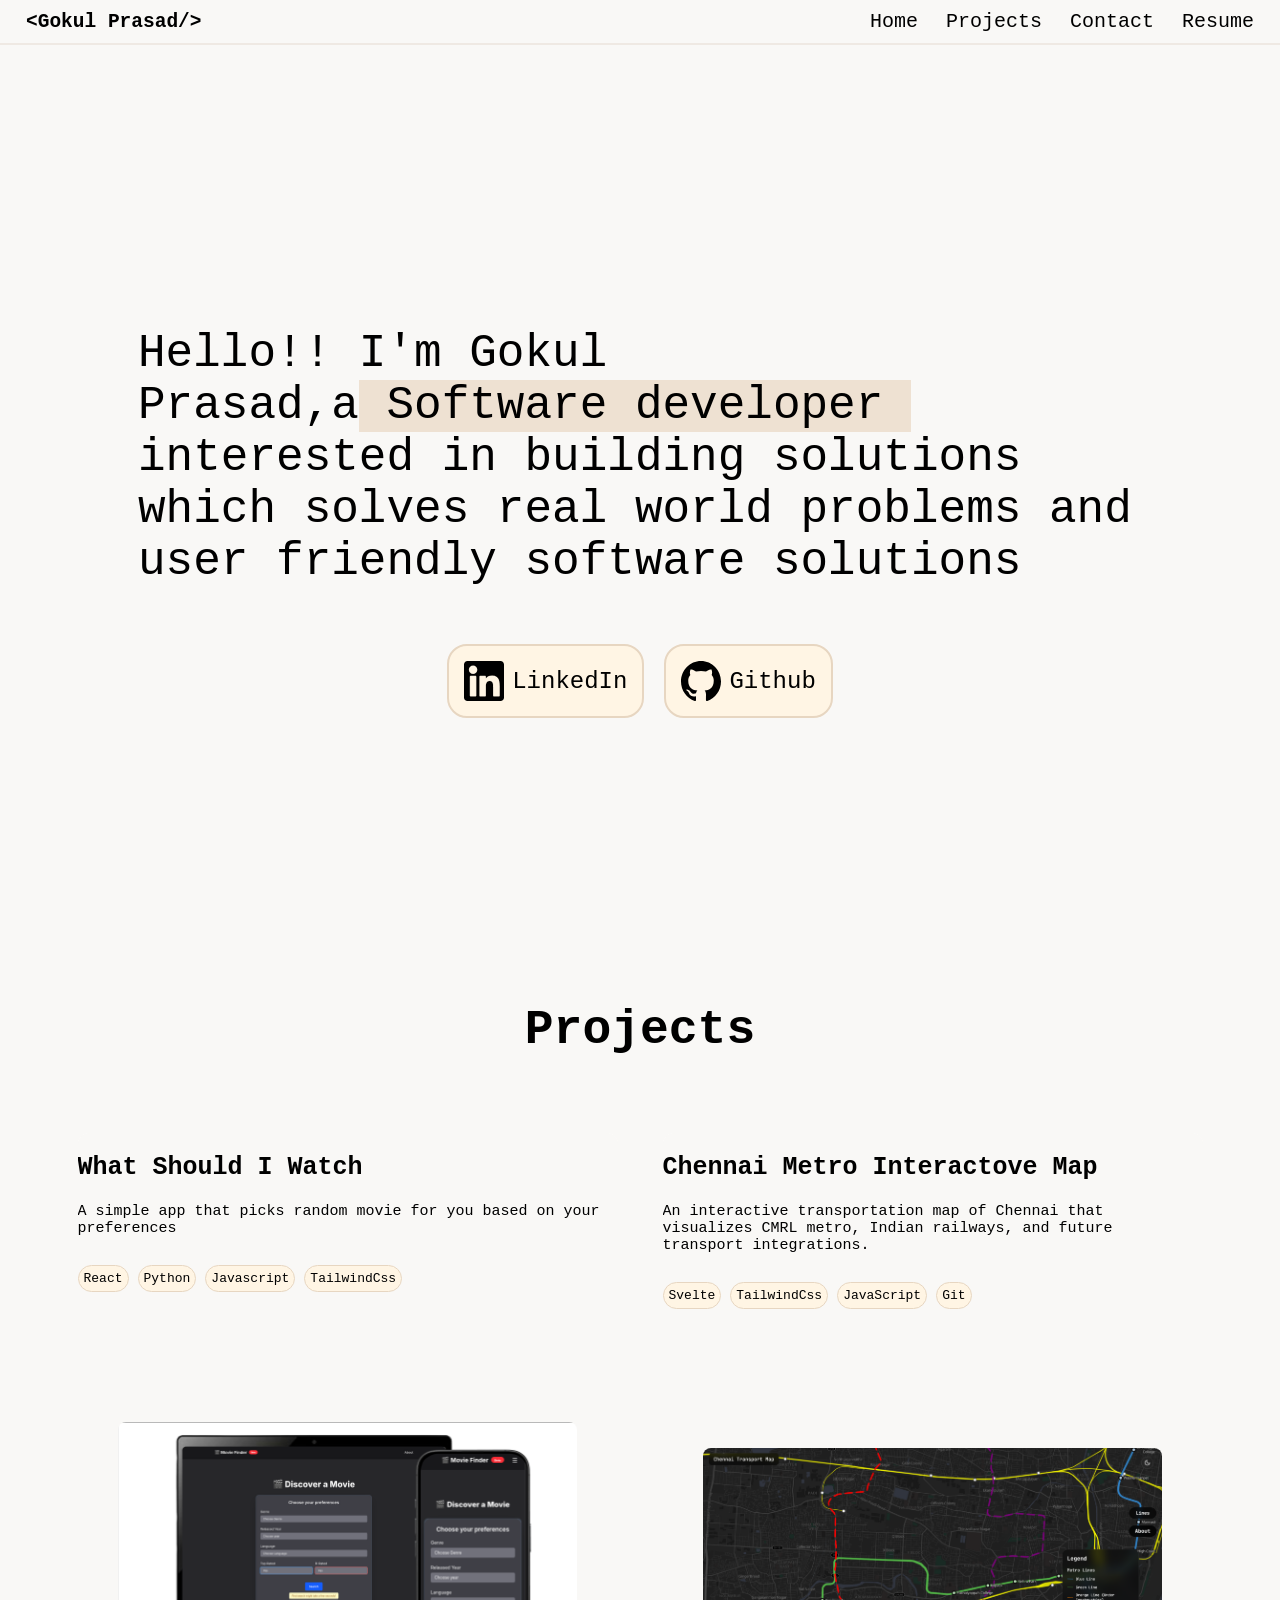
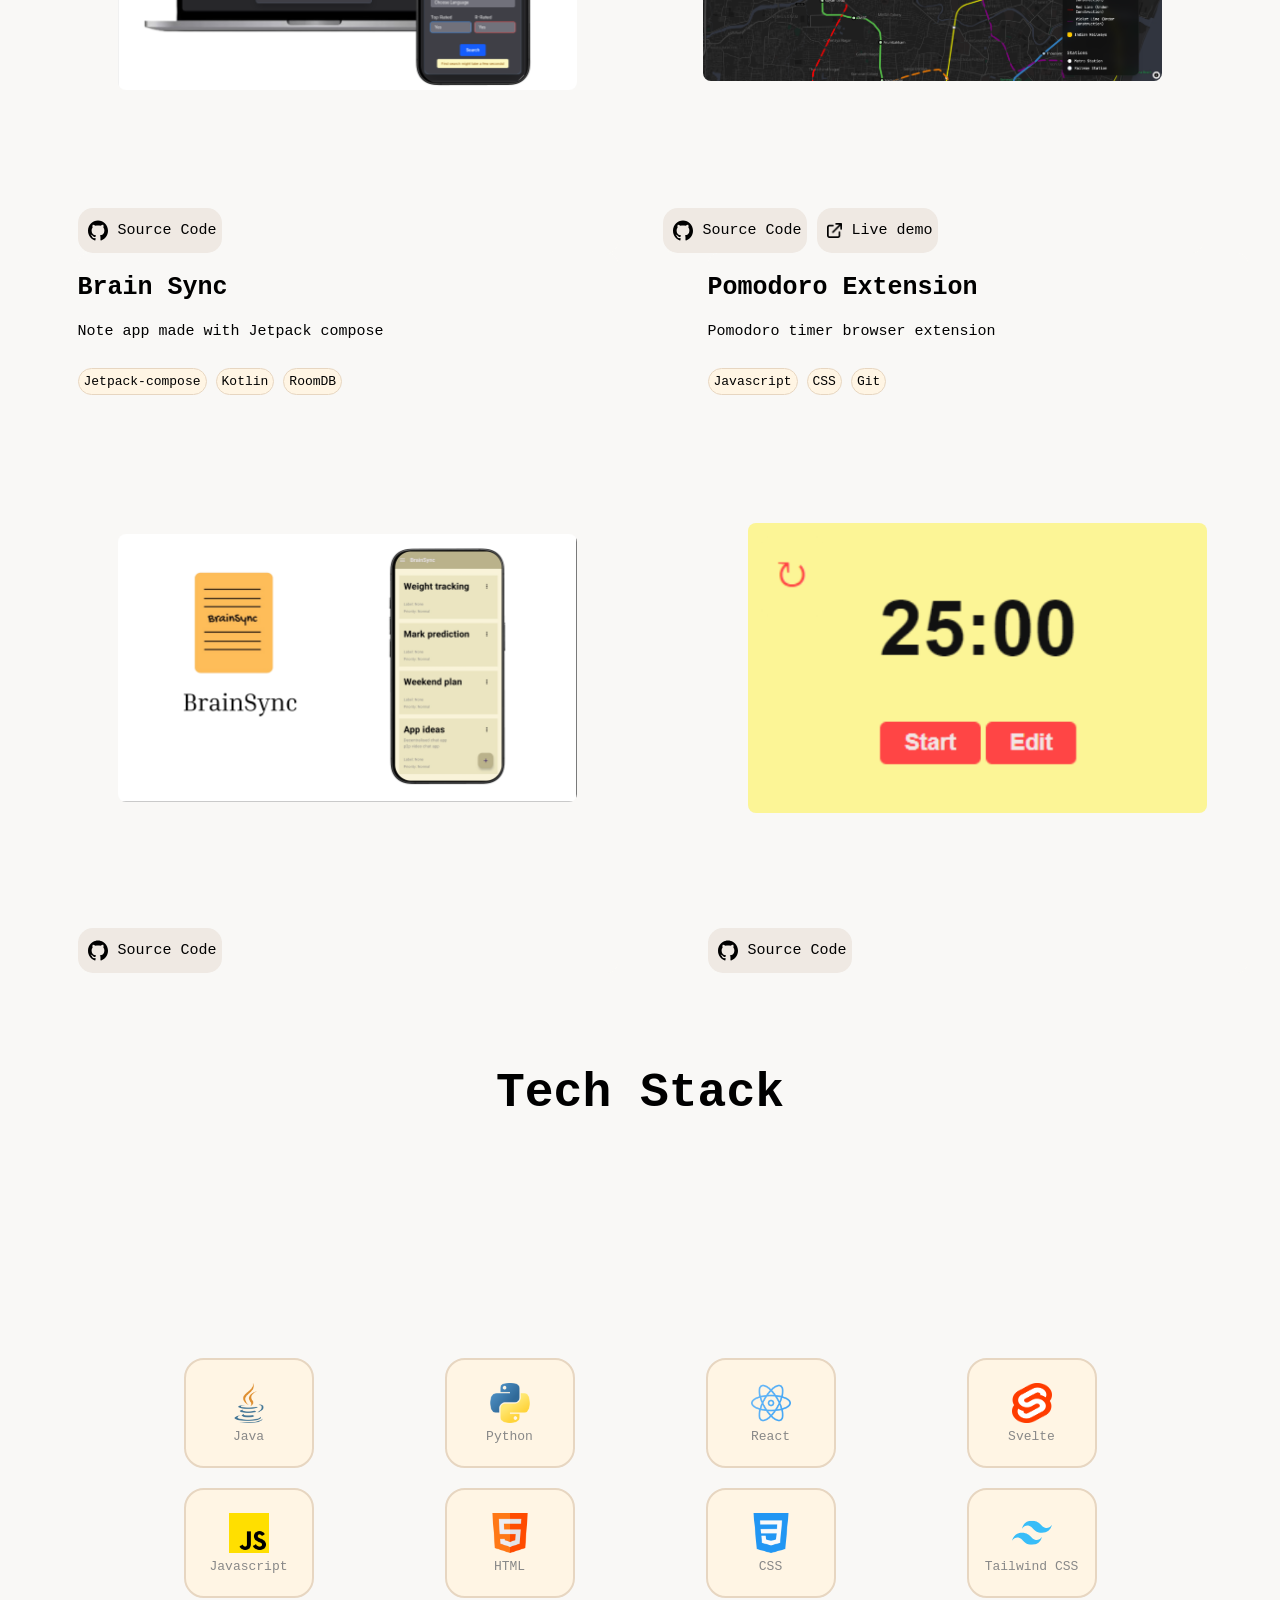
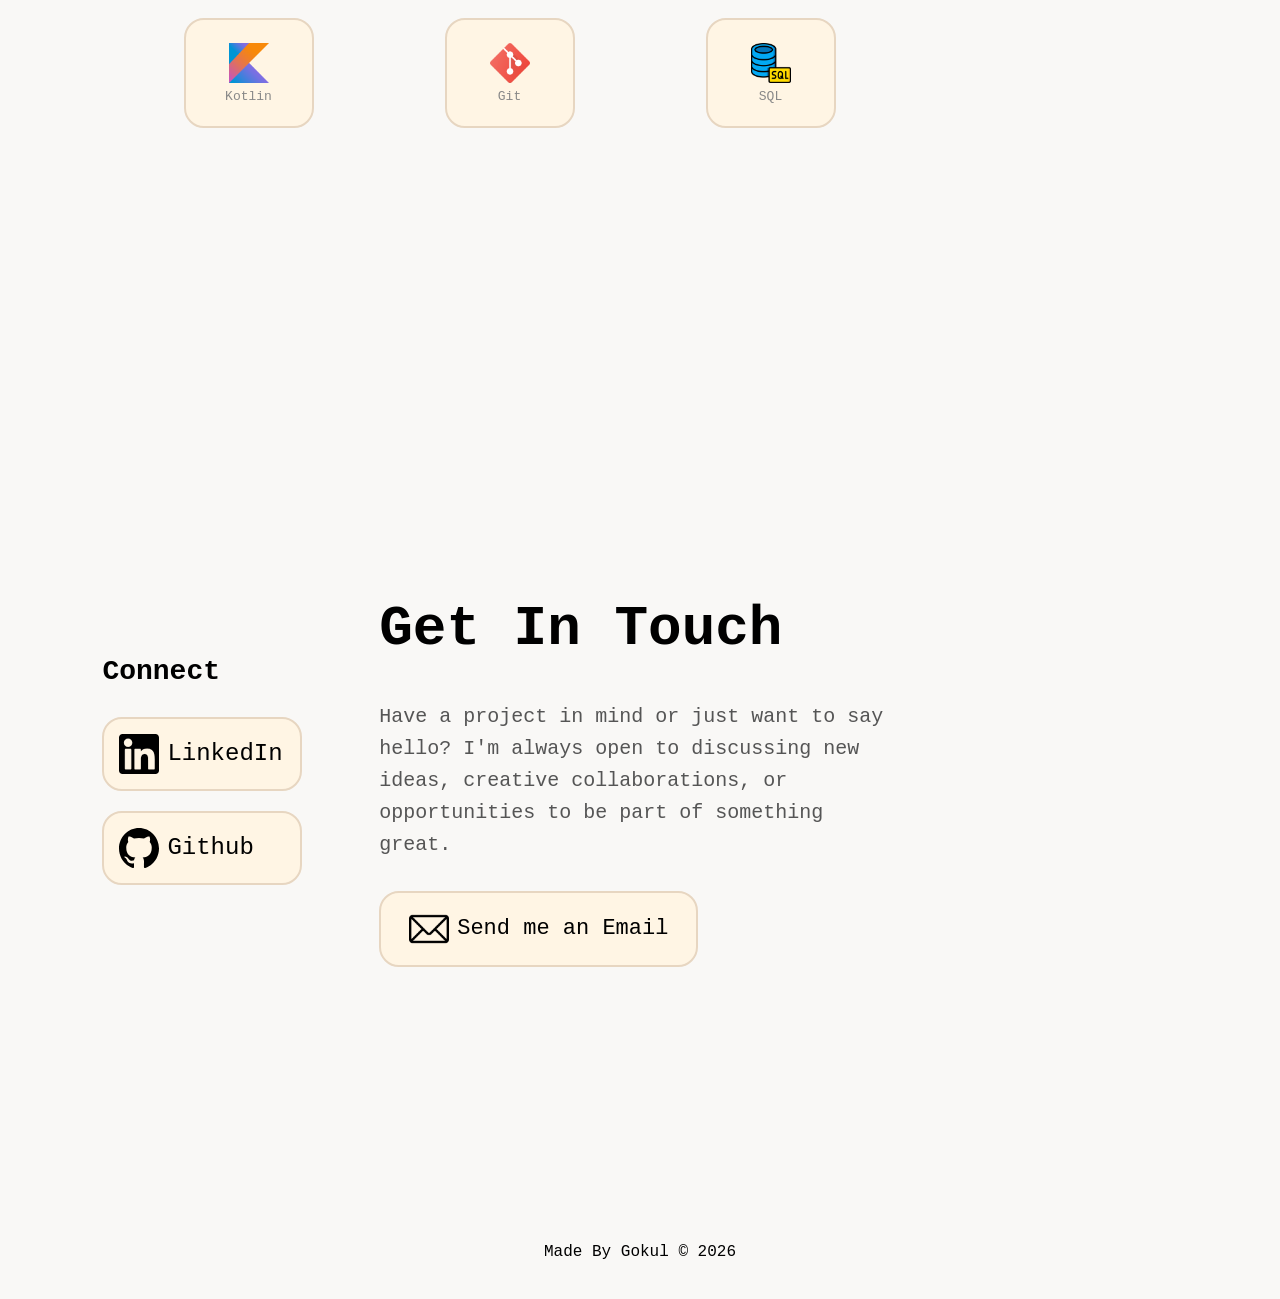
==== commit d254a63b: "Update index.html" ====
--- a/index.html
+++ b/index.html
@@ -72,10 +72,10 @@
                             <img src="assets/icons/github-icon.svg" width="35px" height="35px"> 
                             Source Code 
                         </a>
-                        <a href="https://whatshouldiwatchnow.netlify.app/" target="_blank" class="previewLink">
+                        <!-- <a href="https://whatshouldiwatchnow.netlify.app/" target="_blank" class="previewLink">
                             <img src="assets/icons/link-icon.png" width="30px" height=auto>
                             Live demo
-                        </a>
+                        </a> -->
                     </div>
                 </div>
 
@@ -264,4 +264,4 @@
     <!-- Footer -->
     <p class="copyright">Made By&nbsp;<a href="https://github.com/gokulprasad33" target="_blank">Gokul</a>&nbsp;© 2026</p>
 </body>
-</html>+</html>
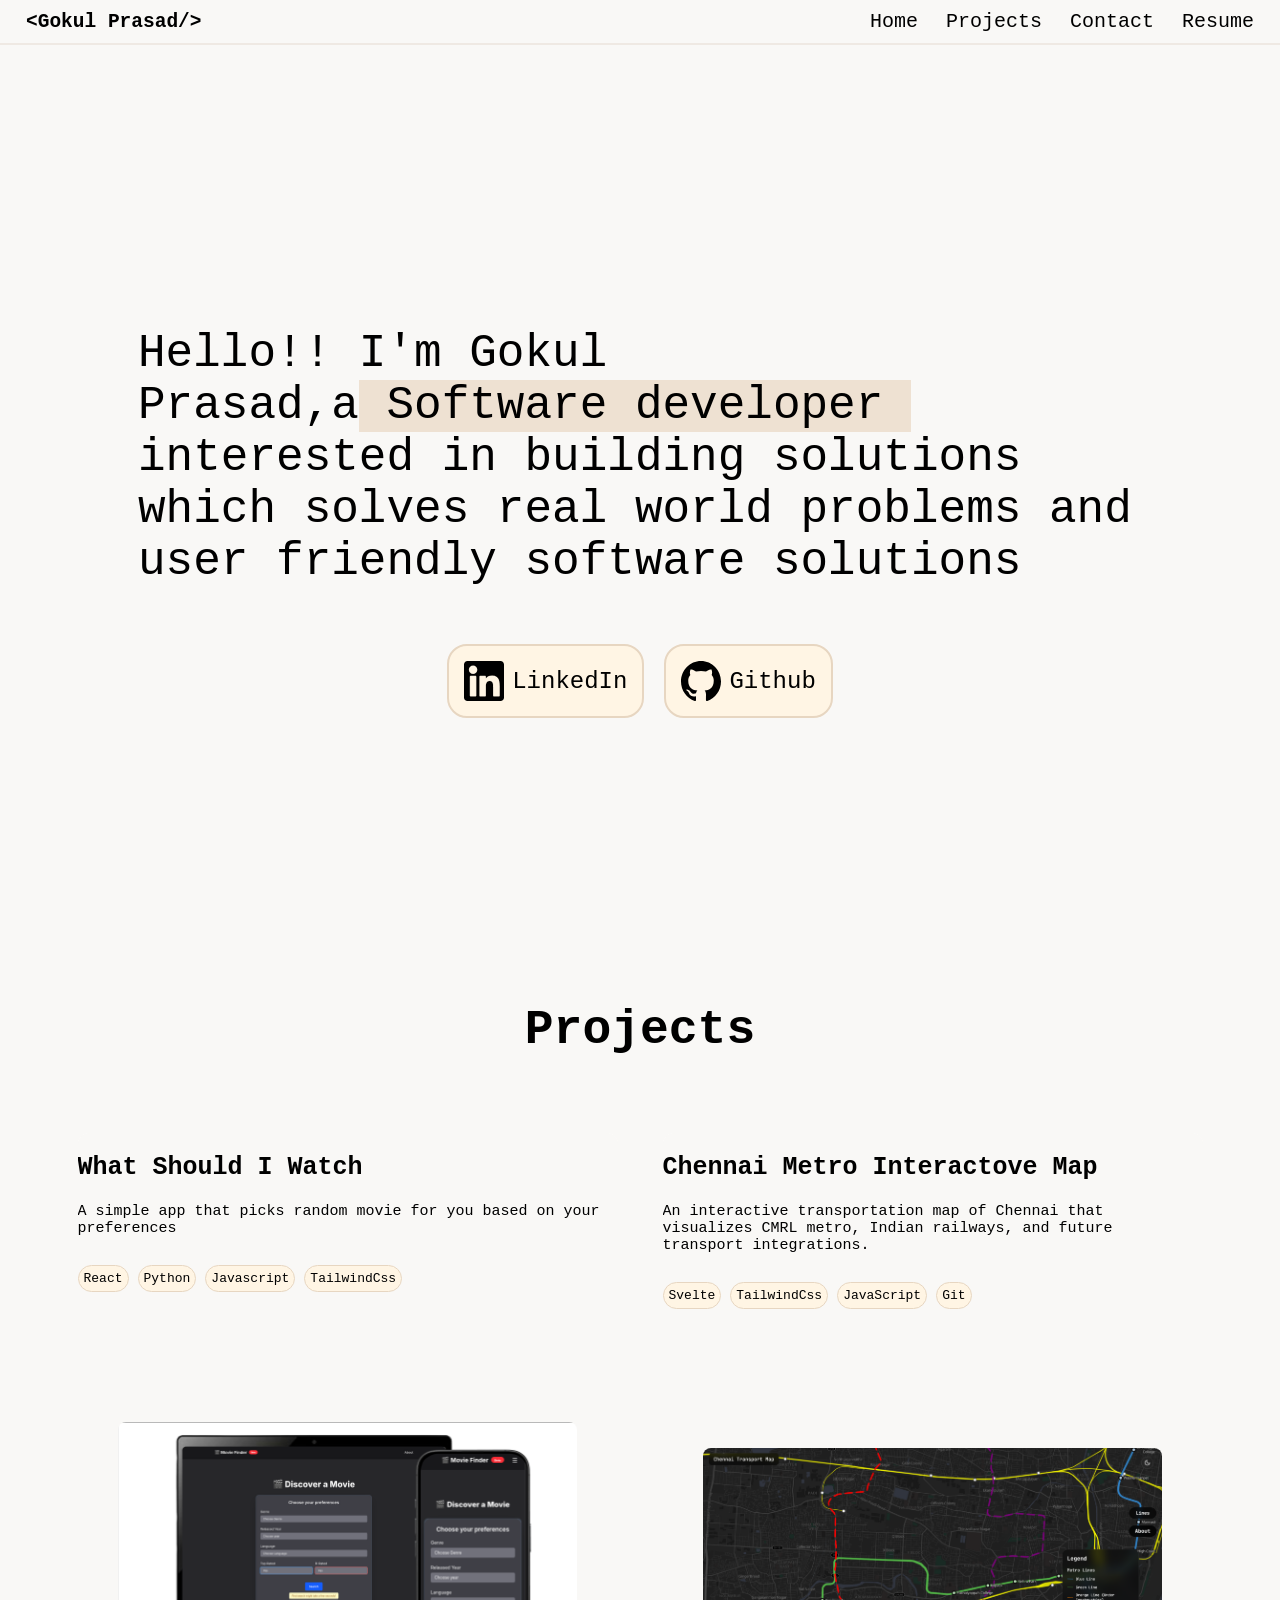
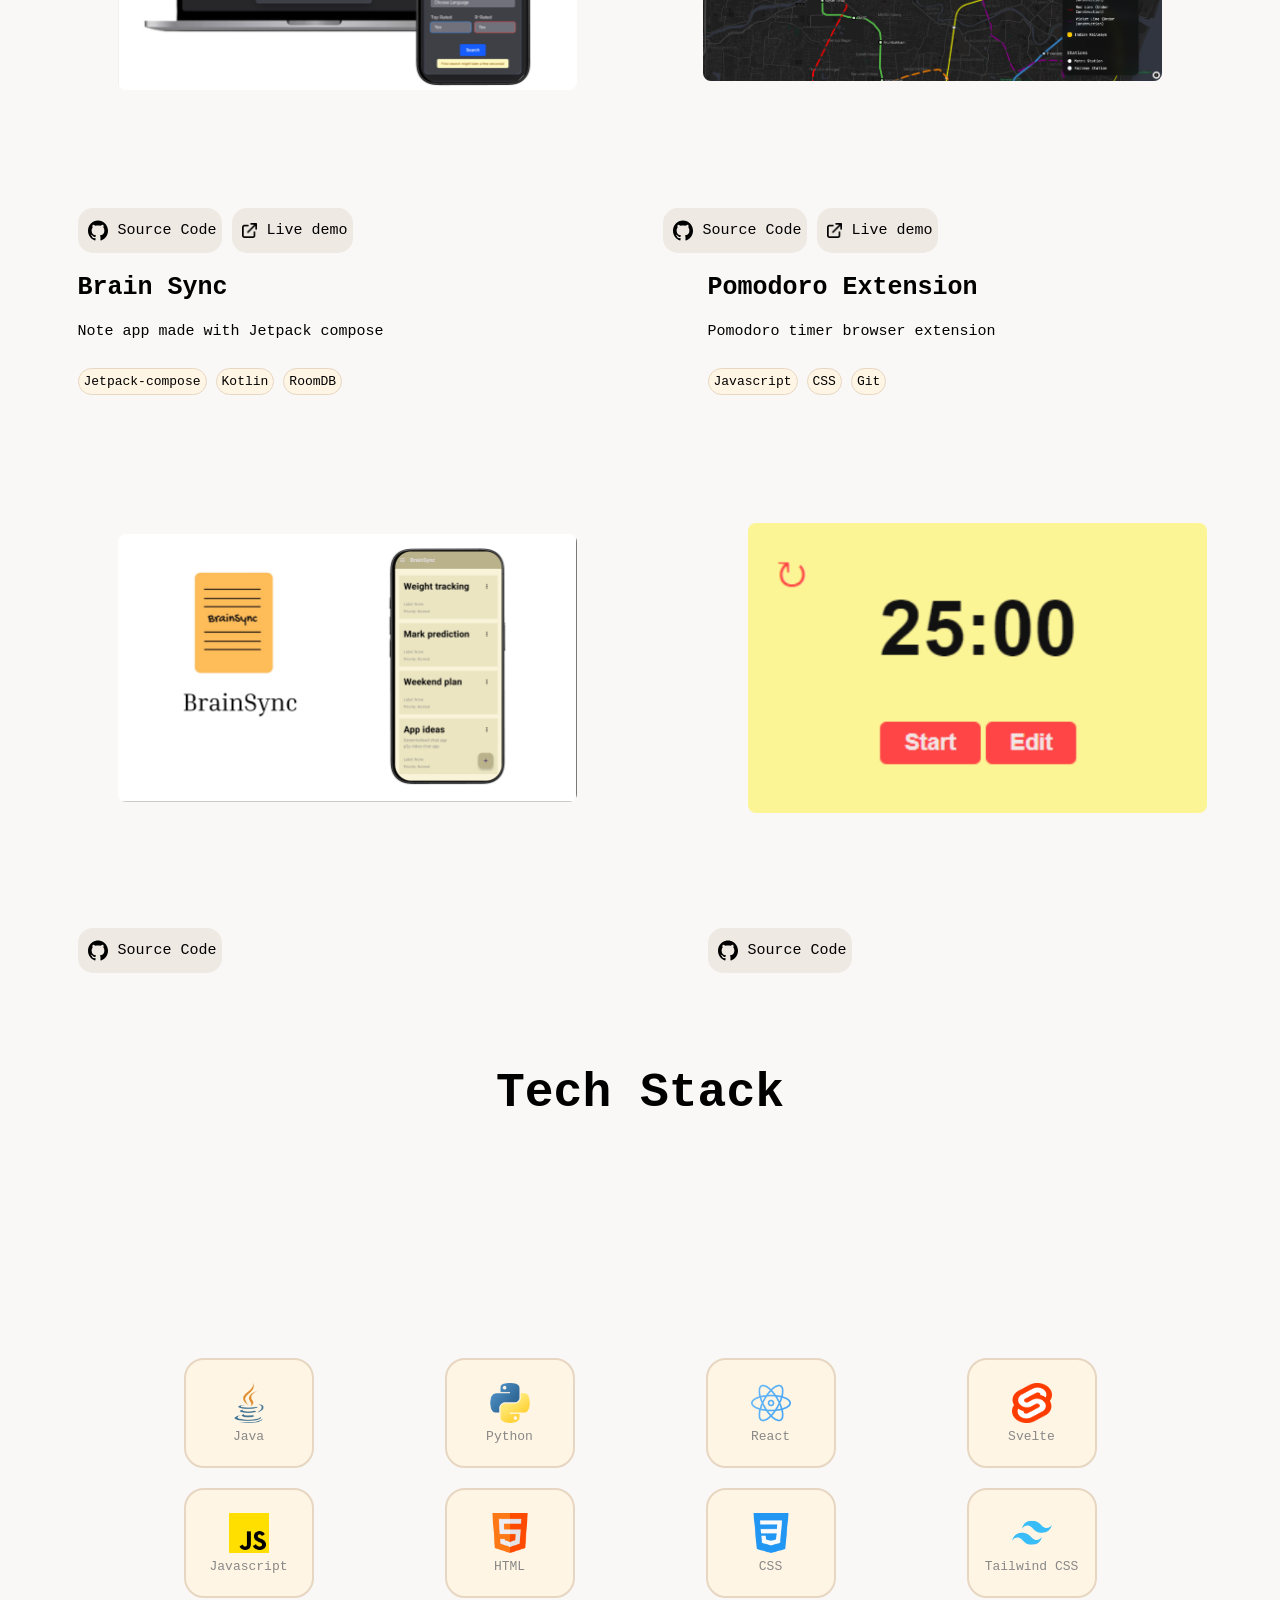
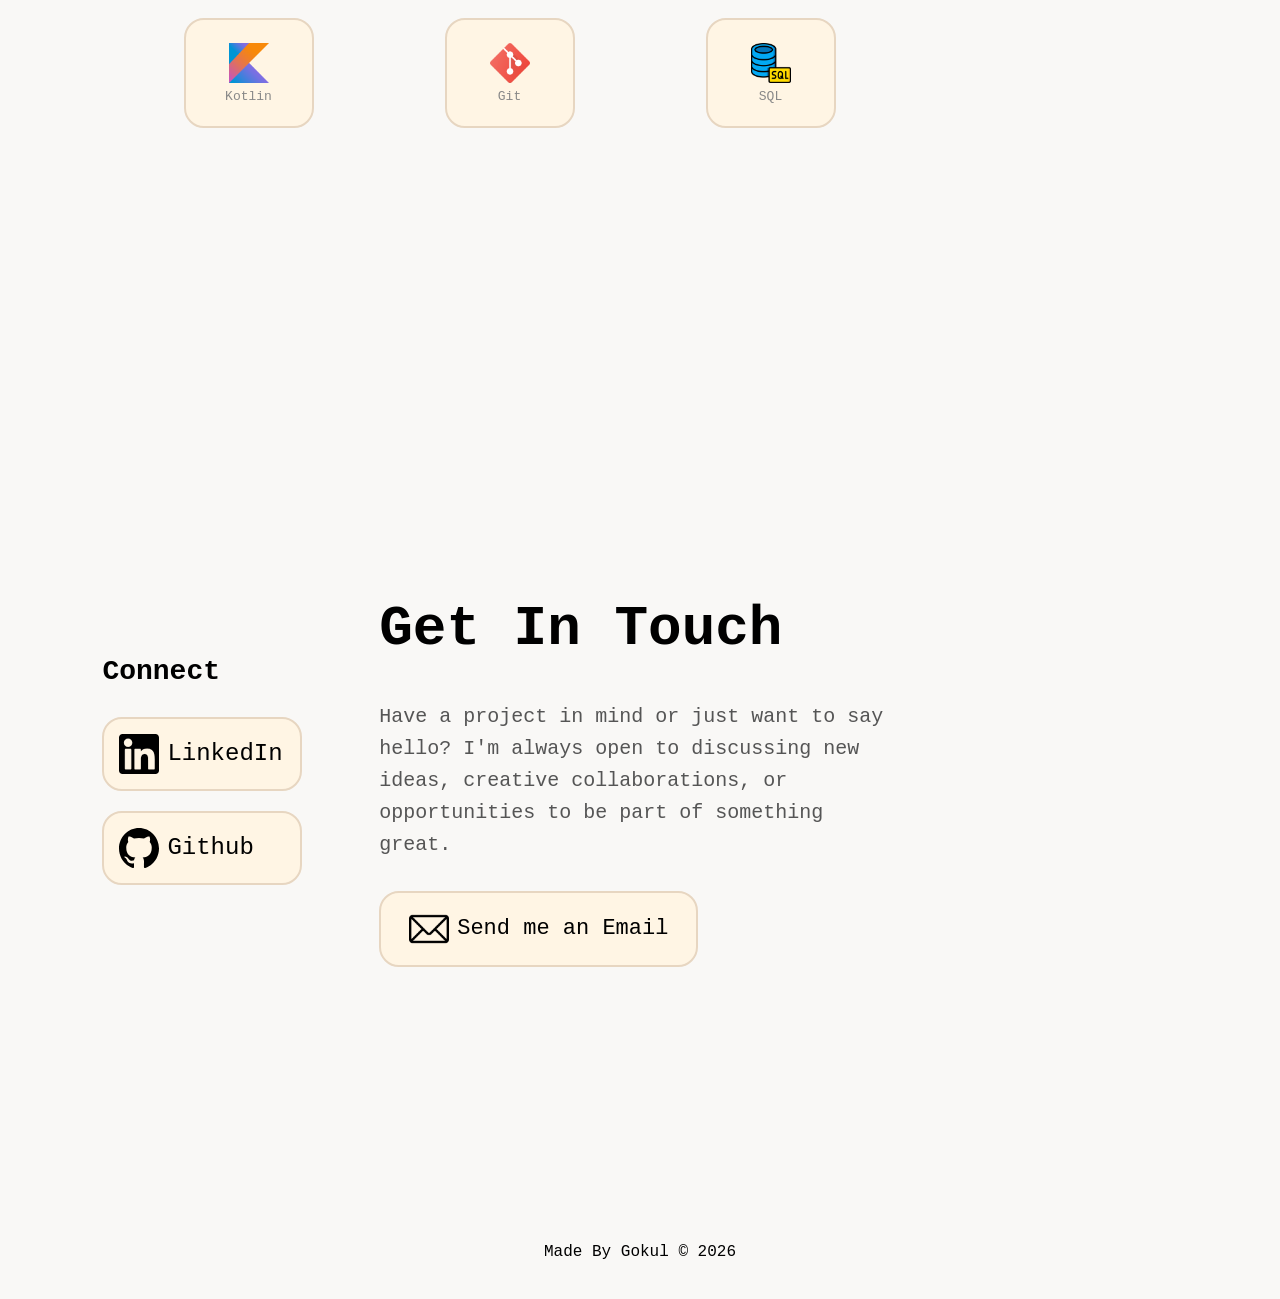
==== commit 29b9baba: "added demo website back" ====
--- a/index.html
+++ b/index.html
@@ -72,10 +72,10 @@
                             <img src="assets/icons/github-icon.svg" width="35px" height="35px"> 
                             Source Code 
                         </a>
-                        <!-- <a href="https://whatshouldiwatchnow.netlify.app/" target="_blank" class="previewLink">
+                        <a href="https://whatshouldiwatchnow.netlify.app/" target="_blank" class="previewLink">
                             <img src="assets/icons/link-icon.png" width="30px" height=auto>
                             Live demo
-                        </a> -->
+                        </a>
                     </div>
                 </div>
 
